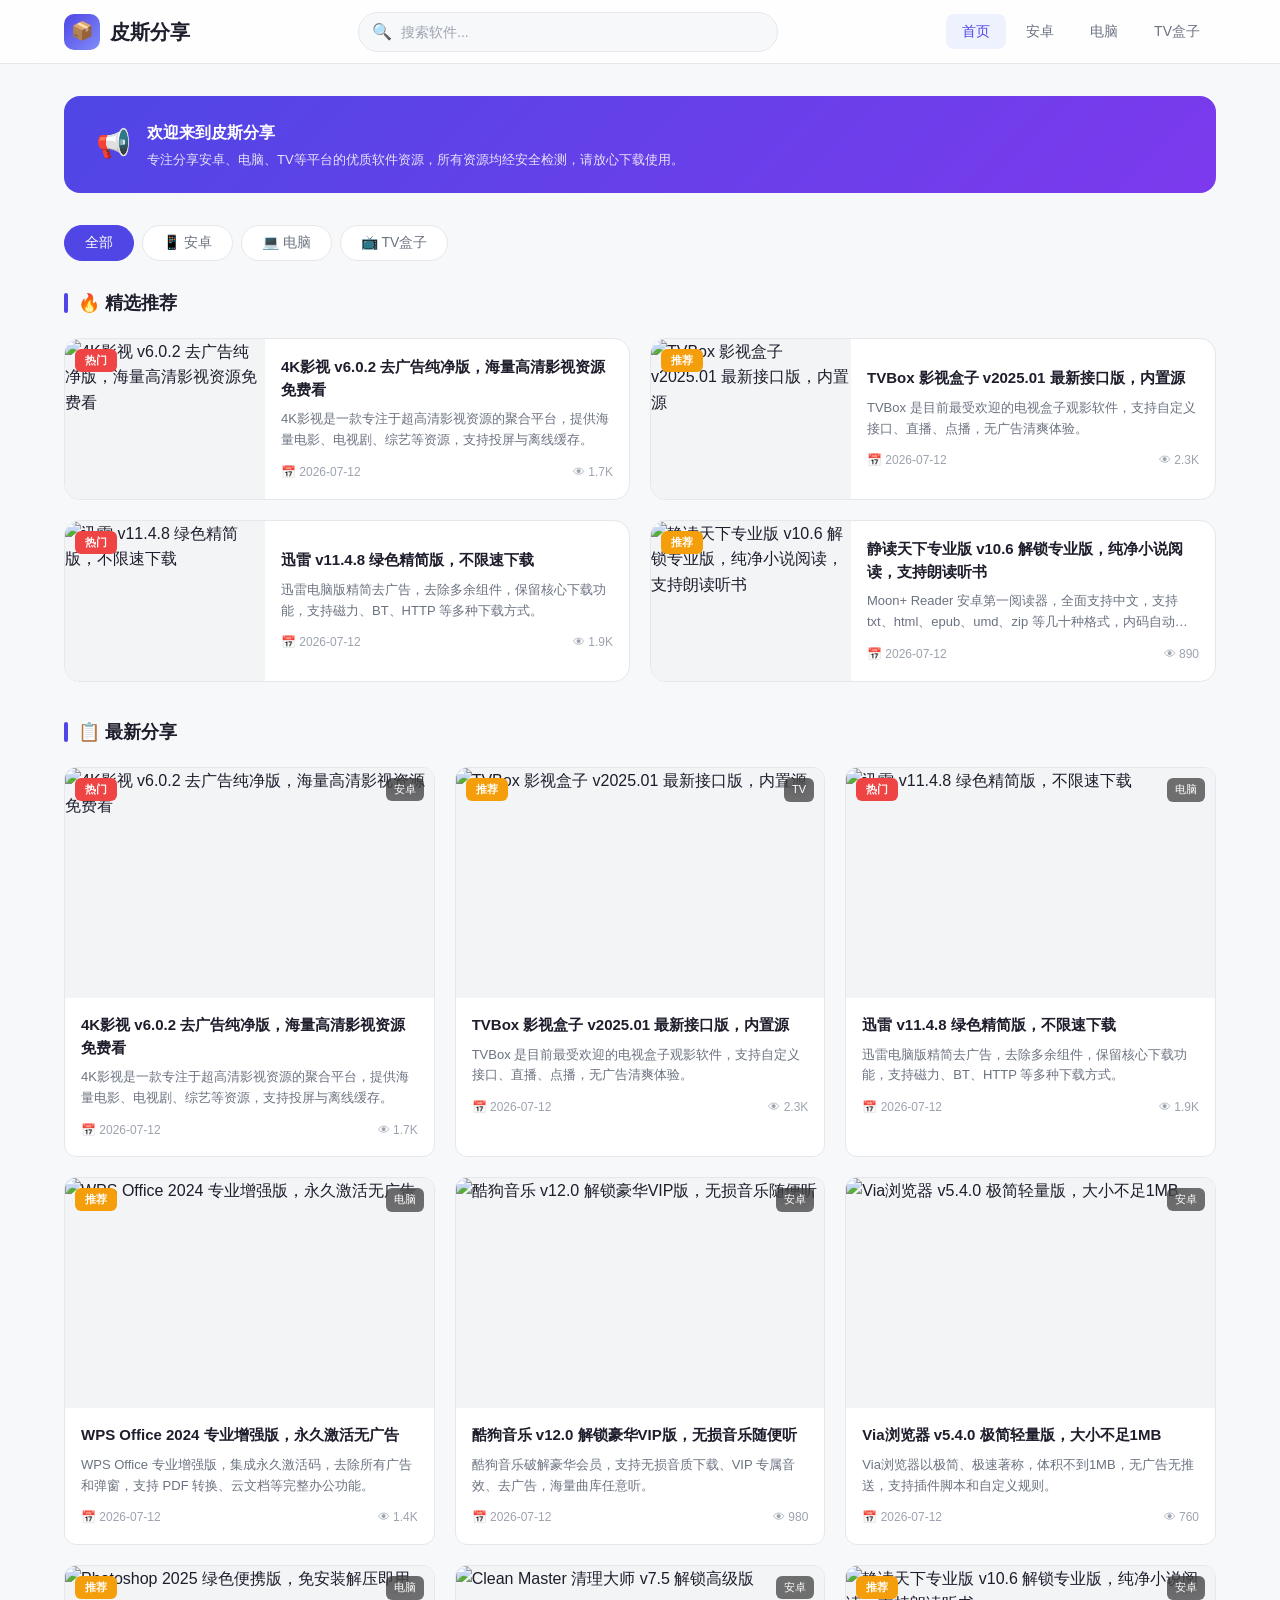
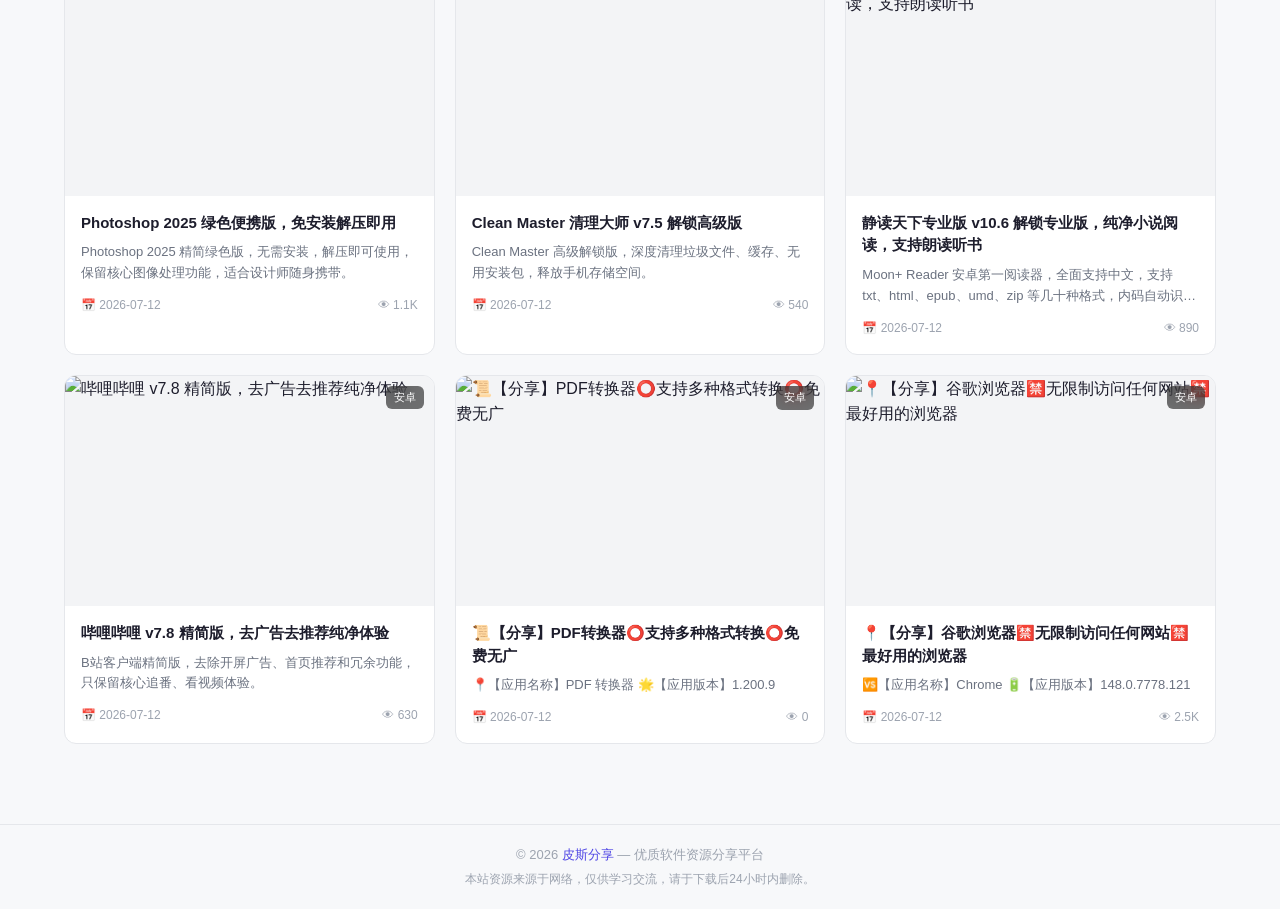
==== index.html @ 7d4ecb91 "Add files via upload" ====
<!DOCTYPE html>
<html lang="zh-CN">
<head>
  <meta charset="UTF-8">
  <meta name="viewport" content="width=device-width, initial-scale=1.0">
  <title>皮斯分享 - 优质软件资源分享平台</title>
  <meta name="description" content="皮斯分享，专注分享安卓、电脑、TV等平台的优质软件资源，提供去广告纯净版、解锁高级版等精品应用。">
  <link rel="stylesheet" href="css/style.css">
  <link rel="icon" href="data:image/svg+xml,<svg xmlns='http://www.w3.org/2000/svg' viewBox='0 0 100 100'><text y='.9em' font-size='90'>📦</text></svg>">
</head>
<body>

<!-- Header -->
<header class="header">
  <div class="header-inner">
    <a href="index.html" class="logo">
      <span class="logo-icon">📦</span>
      <span>皮斯分享</span>
    </a>

    <div class="search-wrap">
      <span class="search-icon">🔍</span>
      <input type="text" id="searchInput" placeholder="搜索软件..." oninput="doSearch()">
    </div>

    <nav class="nav-links">
      <a href="index.html" class="active">首页</a>
      <a href="#" onclick="filterCategory('安卓')">安卓</a>
      <a href="#" onclick="filterCategory('电脑')">电脑</a>
      <a href="#" onclick="filterCategory('TV')">TV盒子</a>
    </nav>

    <button class="mobile-menu-btn" aria-label="菜单">☰</button>
  </div>
</header>

<!-- Main -->
<main class="main">

  <!-- Announcement -->
  <div class="announcement">
    <span class="announcement-icon">📢</span>
    <div class="announcement-text">
      <h3>欢迎来到皮斯分享</h3>
      <p>专注分享安卓、电脑、TV等平台的优质软件资源，所有资源均经安全检测，请放心下载使用。</p>
    </div>
  </div>

  <!-- Category Tabs -->
  <div class="category-tabs">
    <button class="cat-btn active" onclick="filterCategory('全部')">全部</button>
    <button class="cat-btn" onclick="filterCategory('安卓')">📱 安卓</button>
    <button class="cat-btn" onclick="filterCategory('电脑')">💻 电脑</button>
    <button class="cat-btn" onclick="filterCategory('TV')">📺 TV盒子</button>
  </div>

  <!-- Featured -->
  <h2 class="section-title section-title-featured">🔥 精选推荐</h2>
  <div class="featured-grid" id="featuredGrid"></div>

  <!-- All Articles -->
  <h2 class="section-title">📋 最新分享</h2>
  <div class="article-grid" id="articleGrid"></div>
  <div class="no-results" id="noResults">
    <p>😔 没有找到相关内容，试试其他关键词吧</p>
  </div>

</main>

<!-- Footer -->
<footer class="footer">
  <p>© 2026 <a href="index.html">皮斯分享</a> — 优质软件资源分享平台</p>
  <p style="margin-top:4px;font-size:12px;">本站资源来源于网络，仅供学习交流，请于下载后24小时内删除。</p>
</footer>

<script src="js/main.js"></script>
</body>
</html>
---- css/style.css ----
/* ============================================
   皮斯分享 - 软件资源分享站
   Design: Modern, Clean, Light
   ============================================ */

/* --- CSS Variables --- */
:root {
  --bg: #f7f8fa;
  --bg-card: #ffffff;
  --text: #1d1d2c;
  --text-secondary: #6b7280;
  --text-muted: #9ca3af;
  --accent: #4f46e5;
  --accent-light: #eef2ff;
  --accent-hover: #4338ca;
  --border: #e5e7eb;
  --shadow-sm: 0 1px 2px rgba(0,0,0,0.04);
  --shadow: 0 1px 3px rgba(0,0,0,0.06), 0 1px 2px rgba(0,0,0,0.04);
  --shadow-md: 0 4px 12px rgba(0,0,0,0.06), 0 1px 3px rgba(0,0,0,0.04);
  --shadow-lg: 0 12px 32px rgba(0,0,0,0.08), 0 2px 8px rgba(0,0,0,0.04);
  --radius: 12px;
  --radius-lg: 16px;
  --font: -apple-system, BlinkMacSystemFont, "Segoe UI", "PingFang SC", "Hiragino Sans GB", "Microsoft YaHei", sans-serif;
  --max-width: 1200px;
  --header-h: 64px;
  --badge-hot: #ef4444;
  --badge-new: #10b981;
  --badge-rec: #f59e0b;
  --cat-android: #10b981;
  --cat-pc: #6366f1;
  --cat-tv: #f59e0b;
  --cat-ios: #3b82f6;
}

/* --- Reset & Base --- */
*, *::before, *::after { box-sizing: border-box; margin: 0; padding: 0; }

html { scroll-behavior: smooth; }

body {
  font-family: var(--font);
  background: var(--bg);
  color: var(--text);
  line-height: 1.6;
  min-height: 100vh;
  -webkit-font-smoothing: antialiased;
}

a { text-decoration: none; color: inherit; }
img { max-width: 100%; display: block; }
ul { list-style: none; }

/* --- Header --- */
.header {
  position: sticky; top: 0; z-index: 100;
  background: rgba(255,255,255,0.85);
  backdrop-filter: blur(16px) saturate(180%);
  -webkit-backdrop-filter: blur(16px) saturate(180%);
  border-bottom: 1px solid var(--border);
  height: var(--header-h);
}

.header-inner {
  max-width: var(--max-width);
  margin: 0 auto;
  padding: 0 24px;
  height: 100%;
  display: flex;
  align-items: center;
  justify-content: space-between;
  gap: 24px;
}

.logo {
  display: flex;
  align-items: center;
  gap: 10px;
  font-size: 20px;
  font-weight: 700;
  color: var(--text);
  white-space: nowrap;
}

.logo-icon {
  width: 36px;
  height: 36px;
  background: linear-gradient(135deg, var(--accent), #818cf8);
  border-radius: 10px;
  display: flex;
  align-items: center;
  justify-content: center;
  color: #fff;
  font-size: 18px;
}

/* --- Search --- */
.search-wrap {
  flex: 1;
  max-width: 420px;
  position: relative;
}

.search-wrap input {
  width: 100%;
  height: 40px;
  padding: 0 16px 0 42px;
  border: 1px solid var(--border);
  border-radius: 20px;
  font-size: 14px;
  background: var(--bg);
  color: var(--text);
  outline: none;
  transition: all 0.2s;
  font-family: var(--font);
}

.search-wrap input:focus {
  border-color: var(--accent);
  background: #fff;
  box-shadow: 0 0 0 3px rgba(79,70,229,0.1);
}

.search-wrap input::placeholder { color: var(--text-muted); }

.search-icon {
  position: absolute;
  left: 14px;
  top: 50%;
  transform: translateY(-50%);
  color: var(--text-muted);
  font-size: 16px;
}

/* --- Navigation --- */
.nav-links {
  display: flex;
  gap: 4px;
}

.nav-links a {
  padding: 6px 16px;
  border-radius: 8px;
  font-size: 14px;
  font-weight: 500;
  color: var(--text-secondary);
  transition: all 0.2s;
}

.nav-links a:hover,
.nav-links a.active {
  color: var(--accent);
  background: var(--accent-light);
}

/* --- Main Content --- */
.main {
  max-width: var(--max-width);
  margin: 0 auto;
  padding: 32px 24px 80px;
}

/* --- Hero / Announcement --- */
.announcement {
  background: linear-gradient(135deg, #4f46e5, #7c3aed);
  border-radius: var(--radius-lg);
  padding: 24px 32px;
  margin-bottom: 32px;
  display: flex;
  align-items: center;
  gap: 16px;
  color: #fff;
}

.announcement-icon {
  font-size: 28px;
  flex-shrink: 0;
}

.announcement-text h3 {
  font-size: 16px;
  font-weight: 600;
  margin-bottom: 4px;
}

.announcement-text p {
  font-size: 13px;
  opacity: 0.85;
  line-height: 1.5;
}

/* --- Category Tabs --- */
.category-tabs {
  display: flex;
  gap: 8px;
  margin-bottom: 28px;
  flex-wrap: wrap;
}

.cat-btn {
  padding: 8px 20px;
  border: 1px solid var(--border);
  border-radius: 20px;
  font-size: 14px;
  font-weight: 500;
  color: var(--text-secondary);
  background: var(--bg-card);
  cursor: pointer;
  transition: all 0.2s;
  font-family: var(--font);
}

.cat-btn:hover {
  border-color: var(--accent);
  color: var(--accent);
}

.cat-btn.active {
  background: var(--accent);
  color: #fff;
  border-color: var(--accent);
}

/* --- Section Title --- */
.section-title {
  display: flex;
  align-items: center;
  gap: 10px;
  margin-bottom: 20px;
  font-size: 18px;
  font-weight: 700;
}

.section-title::before {
  content: '';
  width: 4px;
  height: 20px;
  background: var(--accent);
  border-radius: 2px;
}

/* --- Article Grid --- */
.article-grid {
  display: grid;
  grid-template-columns: repeat(auto-fill, minmax(280px, 1fr));
  gap: 20px;
}

/* --- Article Card --- */
.card {
  background: var(--bg-card);
  border-radius: var(--radius);
  border: 1px solid var(--border);
  overflow: hidden;
  transition: all 0.3s ease;
  cursor: pointer;
}

.card:hover {
  transform: translateY(-4px);
  box-shadow: var(--shadow-lg);
  border-color: transparent;
}

.card-image {
  position: relative;
  aspect-ratio: 16 / 10;
  overflow: hidden;
  background: #f3f4f6;
}

.card-image img {
  width: 100%;
  height: 100%;
  object-fit: cover;
  transition: transform 0.4s ease;
}

.card:hover .card-image img {
  transform: scale(1.05);
}

.card-badge {
  position: absolute;
  top: 10px;
  left: 10px;
  padding: 3px 10px;
  border-radius: 6px;
  font-size: 11px;
  font-weight: 600;
  color: #fff;
}

.badge-hot { background: var(--badge-hot); }
.badge-rec { background: var(--badge-rec); }

.card-cat {
  position: absolute;
  top: 10px;
  right: 10px;
  padding: 3px 8px;
  border-radius: 6px;
  font-size: 11px;
  font-weight: 500;
  backdrop-filter: blur(8px);
  background: rgba(0,0,0,0.55);
  color: #fff;
}

.card-body {
  padding: 16px;
}

.card-title {
  font-size: 15px;
  font-weight: 600;
  line-height: 1.5;
  margin-bottom: 8px;
  display: -webkit-box;
  -webkit-line-clamp: 2;
  -webkit-box-orient: vertical;
  overflow: hidden;
}

.card-summary {
  font-size: 13px;
  color: var(--text-secondary);
  line-height: 1.6;
  margin-bottom: 12px;
  display: -webkit-box;
  -webkit-line-clamp: 2;
  -webkit-box-orient: vertical;
  overflow: hidden;
}

.card-meta {
  display: flex;
  align-items: center;
  justify-content: space-between;
  font-size: 12px;
  color: var(--text-muted);
}

.card-meta span {
  display: flex;
  align-items: center;
  gap: 4px;
}

/* --- Featured Section --- */
.featured-grid {
  display: grid;
  grid-template-columns: 1fr 1fr;
  gap: 20px;
  margin-bottom: 36px;
}

@media (max-width: 768px) {
  .featured-grid { grid-template-columns: 1fr; }
}

.featured-card {
  background: var(--bg-card);
  border-radius: var(--radius-lg);
  border: 1px solid var(--border);
  overflow: hidden;
  transition: all 0.3s ease;
  cursor: pointer;
  display: flex;
  flex-direction: row;
}

.featured-card:hover {
  box-shadow: var(--shadow-lg);
  border-color: transparent;
}

.featured-card .card-image {
  width: 200px;
  flex-shrink: 0;
  aspect-ratio: auto;
  height: auto;
  min-height: 160px;
}

@media (max-width: 600px) {
  .featured-card { flex-direction: column; }
  .featured-card .card-image { width: 100%; height: 160px; }
}

.featured-card .card-body {
  flex: 1;
  display: flex;
  flex-direction: column;
  justify-content: center;
}

/* --- Empty State --- */
.empty-state {
  text-align: center;
  padding: 60px 20px;
  color: var(--text-muted);
  grid-column: 1 / -1;
}

.empty-state .empty-icon {
  font-size: 48px;
  margin-bottom: 12px;
}

.empty-state p {
  font-size: 15px;
}

/* --- No Results --- */
.no-results {
  display: none;
  text-align: center;
  padding: 40px 20px;
  color: var(--text-muted);
  font-size: 15px;
}

.no-results.show { display: block; }

/* --- Article Detail Page --- */
.article-detail {
  max-width: 800px;
  margin: 0 auto;
}

.article-detail .back-link {
  display: inline-flex;
  align-items: center;
  gap: 6px;
  font-size: 14px;
  color: var(--text-secondary);
  margin-bottom: 24px;
  transition: color 0.2s;
}

.article-detail .back-link:hover { color: var(--accent); }

.article-hero {
  background: var(--bg-card);
  border-radius: var(--radius-lg);
  border: 1px solid var(--border);
  overflow: hidden;
  margin-bottom: 28px;
}

.article-hero-image {
  width: 100%;
  aspect-ratio: 16 / 9;
  object-fit: cover;
  background: #f3f4f6;
}

.article-hero-body {
  padding: 28px;
}

.article-hero-body h1 {
  font-size: 24px;
  font-weight: 700;
  line-height: 1.4;
  margin-bottom: 12px;
}

.article-tags {
  display: flex;
  gap: 8px;
  margin-bottom: 16px;
  flex-wrap: wrap;
}

.article-tag {
  padding: 4px 12px;
  border-radius: 6px;
  font-size: 12px;
  font-weight: 500;
  background: var(--accent-light);
  color: var(--accent);
}

.article-info-bar {
  display: flex;
  gap: 20px;
  font-size: 13px;
  color: var(--text-muted);
  padding: 16px 0;
  border-top: 1px solid var(--border);
  border-bottom: 1px solid var(--border);
  margin-bottom: 20px;
}

.article-info-bar span {
  display: flex;
  align-items: center;
  gap: 4px;
}

.article-content {
  background: var(--bg-card);
  border-radius: var(--radius-lg);
  border: 1px solid var(--border);
  padding: 28px;
  margin-bottom: 24px;
}

.article-content h2 {
  font-size: 18px;
  font-weight: 600;
  margin: 20px 0 12px;
}

.article-content h2:first-child { margin-top: 0; }

.article-content p {
  font-size: 15px;
  line-height: 1.8;
  color: var(--text-secondary);
  margin-bottom: 12px;
}

.article-content .info-table {
  width: 100%;
  border-collapse: collapse;
  margin: 16px 0;
  font-size: 14px;
}

.article-content .info-table td {
  padding: 10px 16px;
  border: 1px solid var(--border);
}

.article-content .info-table td:first-child {
  font-weight: 600;
  background: #f9fafb;
  width: 120px;
}

.download-box {
  background: linear-gradient(135deg, #eef2ff, #faf5ff);
  border: 2px solid var(--accent);
  border-radius: var(--radius);
  padding: 24px;
  text-align: center;
}

.download-box h3 {
  font-size: 16px;
  margin-bottom: 8px;
}

.download-box p {
  font-size: 13px;
  color: var(--text-secondary);
  margin-bottom: 16px;
}

.btn-download {
  display: inline-flex;
  align-items: center;
  gap: 8px;
  padding: 12px 32px;
  background: var(--accent);
  color: #fff;
  border: none;
  border-radius: 10px;
  font-size: 15px;
  font-weight: 600;
  cursor: pointer;
  transition: all 0.2s;
  font-family: var(--font);
}

.btn-download:hover {
  background: var(--accent-hover);
  transform: translateY(-1px);
  box-shadow: 0 4px 16px rgba(79,70,229,0.35);
}

/* --- Footer --- */
.footer {
  border-top: 1px solid var(--border);
  padding: 20px 24px;
  text-align: center;
  font-size: 13px;
  color: var(--text-muted);
}

.footer a {
  color: var(--accent);
  font-weight: 500;
}

.footer a:hover { text-decoration: underline; }

/* --- Mobile Menu --- */
.mobile-menu-btn {
  display: none;
  background: none;
  border: none;
  font-size: 22px;
  color: var(--text);
  cursor: pointer;
  padding: 4px;
}

@media (max-width: 768px) {
  .search-wrap { max-width: 200px; }
  .nav-links { display: none; }
  .mobile-menu-btn { display: block; }

  .nav-links.open {
    display: flex;
    flex-direction: column;
    position: absolute;
    top: var(--header-h);
    left: 0;
    right: 0;
    background: rgba(255,255,255,0.98);
    backdrop-filter: blur(16px);
    border-bottom: 1px solid var(--border);
    padding: 12px;
    gap: 2px;
  }

  .article-grid {
    grid-template-columns: repeat(auto-fill, minmax(240px, 1fr));
    gap: 14px;
  }
}

/* --- Scrollbar --- */
::-webkit-scrollbar { width: 6px; }
::-webkit-scrollbar-track { background: transparent; }
::-webkit-scrollbar-thumb { background: #d1d5db; border-radius: 3px; }
::-webkit-scrollbar-thumb:hover { background: #9ca3af; }
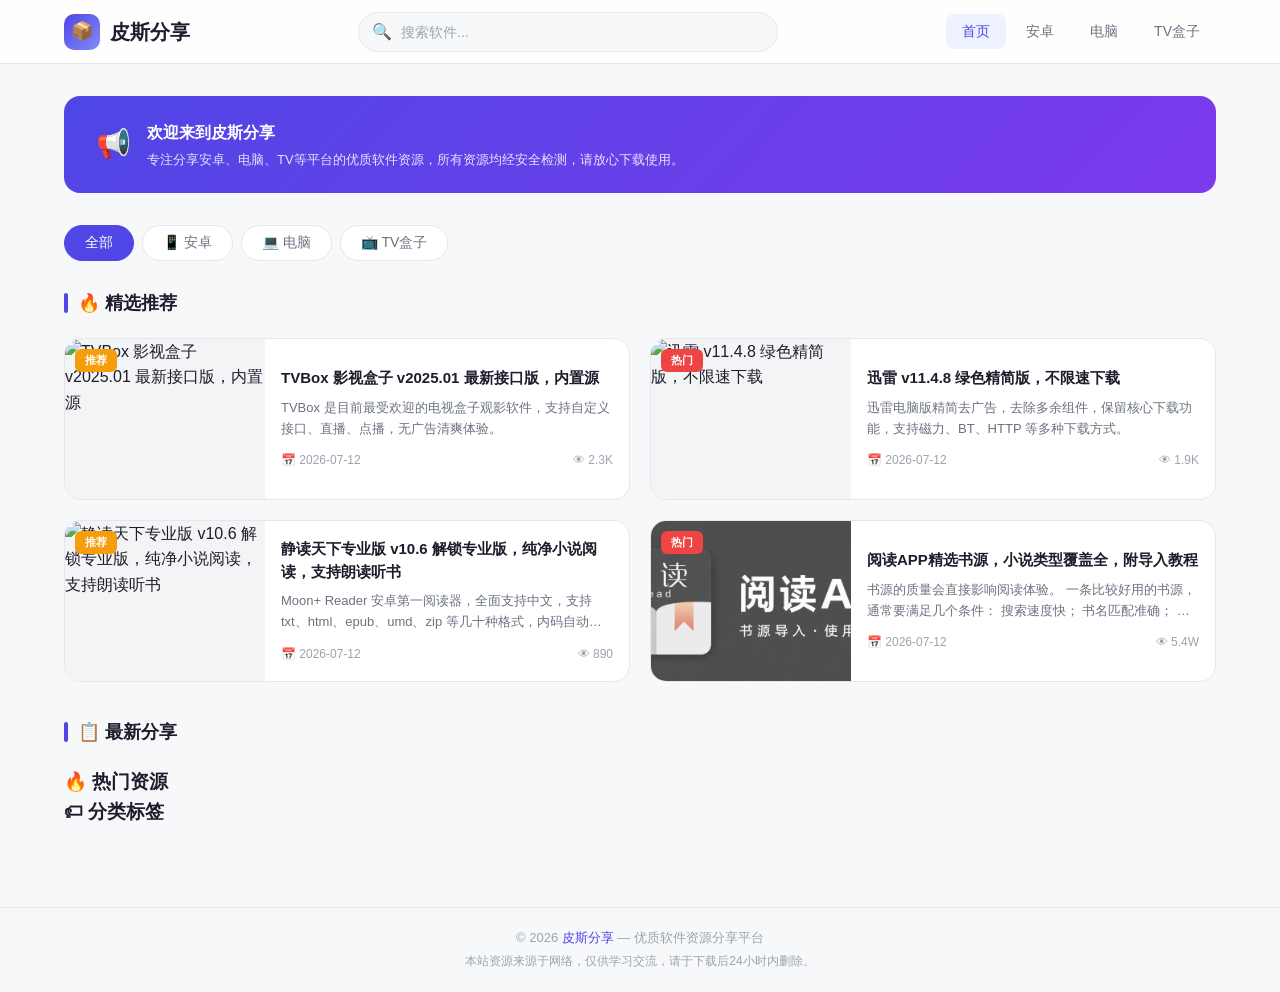
==== commit 3101344c: "Add files via upload" ====
--- a/index.html
+++ b/index.html
@@ -58,11 +58,27 @@
   <h2 class="section-title section-title-featured">🔥 精选推荐</h2>
   <div class="featured-grid" id="featuredGrid"></div>
 
-  <!-- All Articles -->
-  <h2 class="section-title">📋 最新分享</h2>
-  <div class="article-grid" id="articleGrid"></div>
-  <div class="no-results" id="noResults">
-    <p>😔 没有找到相关内容，试试其他关键词吧</p>
+  <div class="content-layout">
+    <!-- 左侧：最新分享（时间流） -->
+    <div class="content-main">
+      <h2 class="section-title">📋 最新分享</h2>
+      <div class="article-list-blog" id="articleList"></div>
+      <div class="no-results" id="noResults">
+        <p>😔 没有找到相关内容，试试其他关键词吧</p>
+      </div>
+    </div>
+
+    <!-- 右侧：热门文章 -->
+    <aside class="sidebar" id="sidebar">
+      <div class="sidebar-widget">
+        <h3>🔥 热门资源</h3>
+        <div id="hotArticles"></div>
+      </div>
+      <div class="sidebar-widget">
+        <h3>🏷 分类标签</h3>
+        <div id="tagCloud"></div>
+      </div>
+    </aside>
   </div>
 
 </main>
